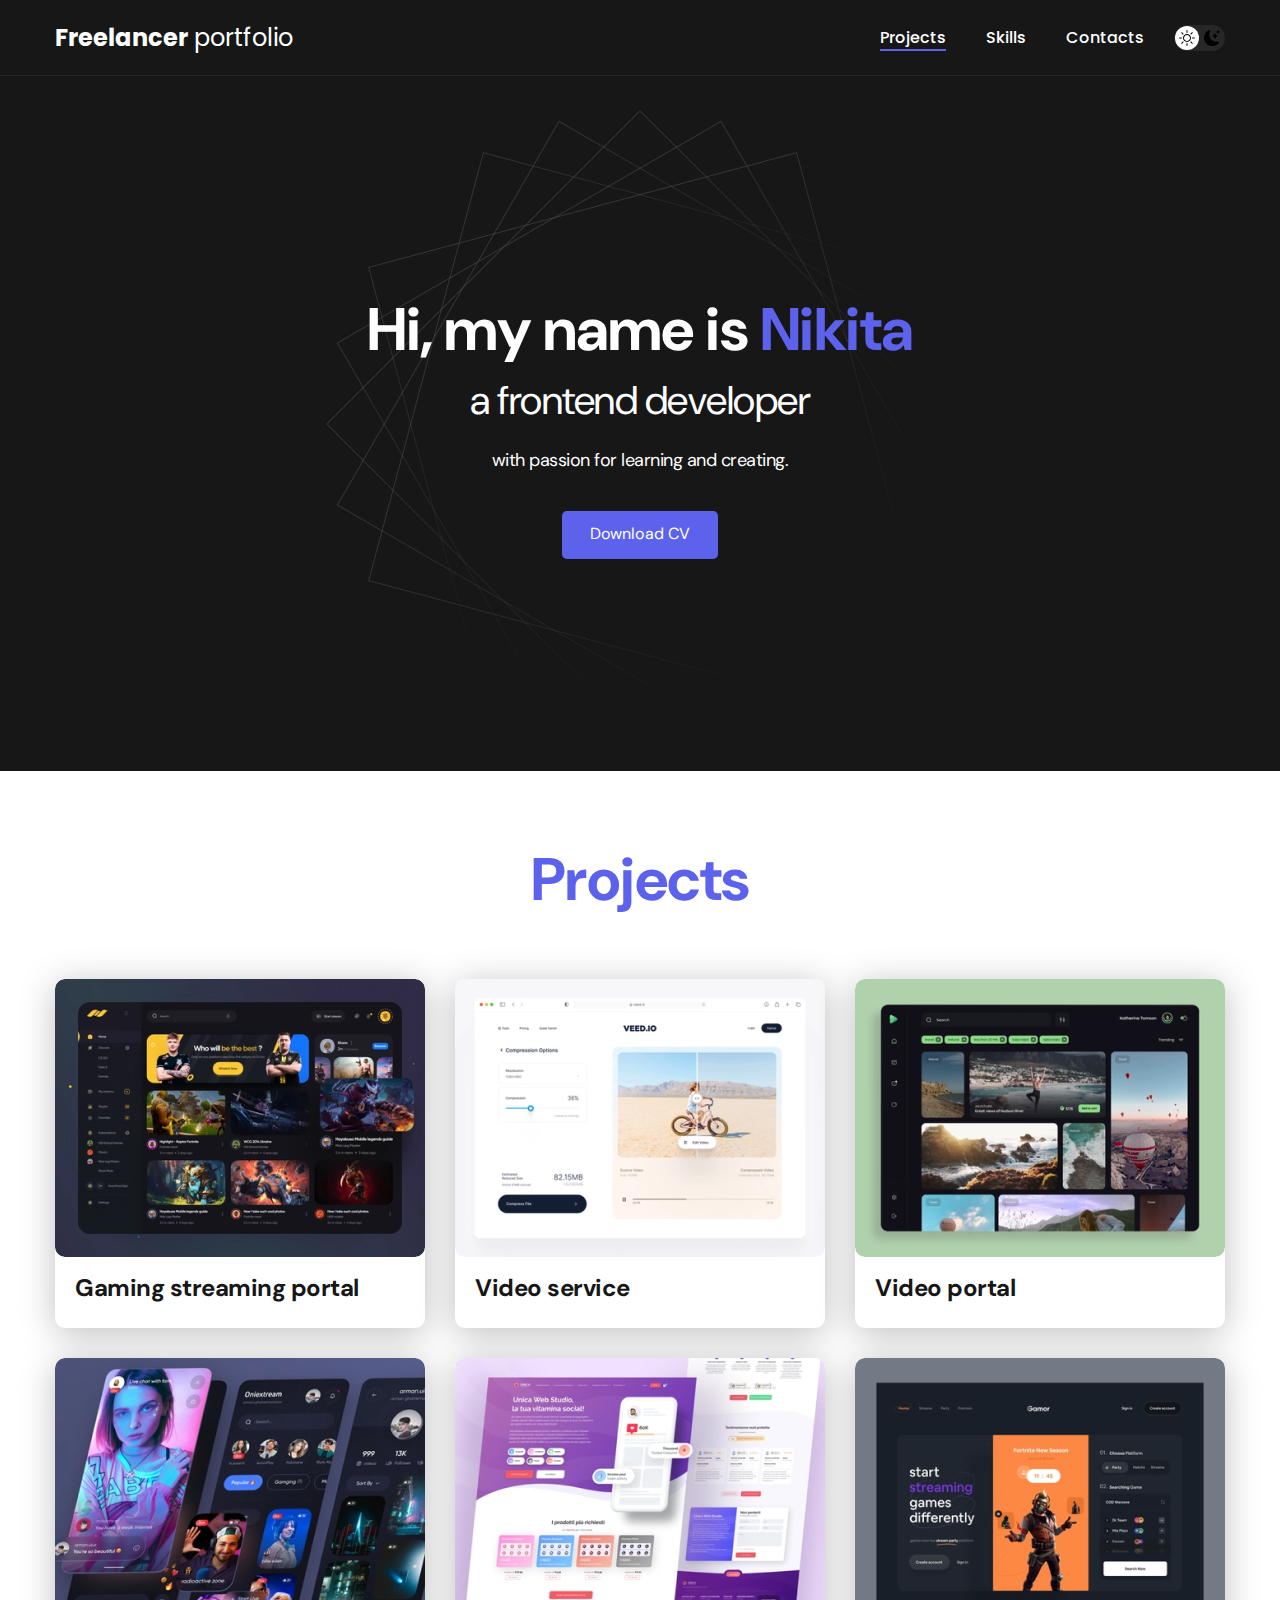
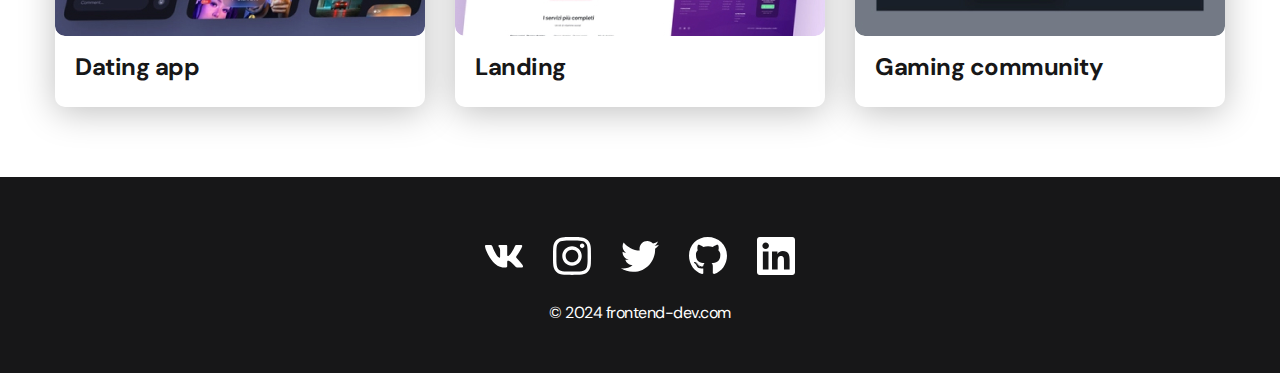
==== index.html @ 54f7f725 "First commit" ====
<!DOCTYPE html>
<html lang="en">
<head>
    <meta charset="UTF-8">
    <meta name="viewport" content="width=device-width, initial-scale=1.0">
    <title>Freelancer portfolio</title>
    <link rel="stylesheet" href="./css/main.css">
</head>
<body>
    <nav class="nav">
        <div class="container">
            <div class="nav-row">
                <a href="./index.html" class="logo"><strong>Freelancer</strong> portfolio</a>

                <button class="dark-mode-btn">
                    <img src="./img/icons/sun.svg" alt="Light mode" class="dark-mode-btn__icon">
                    <img src="./img/icons/moon.svg" alt="Darkt mode" class="dark-mode-btn__icon">
                </button>

                <ul class="nav-list">
                    <li class="nav-list__item"><a href="./index.html" class="nav-list__link nav-list__link--active">Projects</a></li>
                    <li class="nav-list__item"><a href="./skills.html" class="nav-list__link">Skills</a></li>
                    <li class="nav-list__item"><a href="./contacts.html" class="nav-list__link">Contacts</a></li>
                </ul>
            </div>
        </div>
        
    </nav>
     
    <header class="header">
        <div class="header__wrapper">
            <h1 class="header__title">
                <strong>Hi, my name is <em>Nikita</em></strong><br>                 
                    a frontend developer
            </h1>
            <div class="header__text">
                <p>with passion for learning and creating.</p>
            </div>
            <a href="#!" class="btn">Download CV</a>
        </div>                
    </header>

    <main class="section">
        <div class="container">
            <h2 class="title-1">Projects</h2>
            <ul class="projects">
                <li class="project">
                    <a href="./project-page.html">
                        <img src="./img/projects/01.jpg" alt="Gaming streaming portal" class="project__img">
                        <h3 class="project__title">Gaming streaming portal</h3>
                    </a>
                    
                </li>
                <li class="project">
                    <a href="./project-page.html">
                        <img src="./img/projects/02.jpg" alt="Video service" class="project__img">
                        <h3 class="project__title">Video service</h3>
                    </a>                    
                </li>
                <li class="project">
                    <a href="./project-page.html">
                        <img src="./img/projects/03.jpg" alt="Video portal" class="project__img">
                        <h3 class="project__title">Video portal</h3>
                    </a>                    
                </li>
                <li class="project">
                    <a href="./project-page.html">
                        <img src="./img/projects/04.jpg" alt="Dating app" class="project__img">
                        <h3 class="project__title">Dating app</h3>
                    </a>                    
                </li>
                <li class="project">
                    <a href="./project-page.html">
                        <img src="./img/projects/05.jpg" alt="Landing" class="project__img">
                        <h3 class="project__title">Landing</h3>
                    </a>                    
                </li>
                <li class="project">
                    <a href="./project-page.html">
                        <img src="./img/projects/06.jpg" alt="Gaming community" class="project__img">
                        <h3 class="project__title">Gaming community</h3>
                    </a>                    
                </li>
            </ul>
        </div>
    </main>

    <footer class="footer">
        <div class="container">
            <div class="footer__wrapper">
                <ul class="social">
                    <li class="social__item"><a href="#!"><img src="./img/icons/vk.svg" alt="Link"></a></li>
                    <li class="social__item"><a href="#!"><img src="./img/icons/instagram.svg" alt="Link"></a></li>
                    <li class="social__item"><a href="#!"><img src="./img/icons/twitter.svg" alt="Link"></a></li>
                    <li class="social__item"><a href="#!"><img src="./img/icons/gitHub.svg" alt="Link"></a></li>
                    <li class="social__item"><a href="#!"><img src="./img/icons/linkedIn.svg" alt="Link"></a></li>
                </ul>
                <div class="copyright">
                    <p>© 2024 frontend-dev.com</p>
                </div>
            </div>
           
        </div>
    </footer>

    <script src="./js/main.js"></script>

</body>
</html>
---- css/main.css ----
@import "./reset.css";
@import url('https://fonts.googleapis.com/css2?family=DM+Sans:ital,opsz,wght@0,9..40,100..1000;1,9..40,100..1000&family=Poppins:ital,wght@0,100;0,200;0,300;0,400;0,500;0,600;0,700;0,800;0,900;1,100;1,200;1,300;1,400;1,500;1,600;1,700;1,800;1,900&display=swap');

/*
font-family: "DM Sans", sans-serif;
font-family: "Poppins", sans-serif;
*/

/* * {
    border: 1px solid red;
} */

:root {
    --blackpure: #000000;
    --black: #171718;
    --black-border: #26292D;
    --white: #FFFFFF;
    --purple: #5C62EC;

    --text-color: var(--black);

    --dark-bg: var(--black);
    --dark-border: var(--black-border);
    --header-text: var(--white);
    --accent: var(--purple);

    /*Light mode*/

    --page-bg: var(--white);
    --text-color: var(--black);

    --title-1: var(--accent);

    --project-card-bg: var(--white);
    --project-card-text: var(--black);
    --box-shadow: 0 5px 35px 0 rgba(0, 0, 0, 0.25);
}

.dark {
    /*Dark mode*/
    --page-bg: #252526;
    --text-color: var(--white);
    --title-1: var(--white);

    --project-card-bg: var(--white);
    --project-card-text: var(--black);
    --box-shadow: 0 5px 35px 0 rgba(0, 0, 0, 0.8);
}

html, body {
    /*Sticky footer*/
    display: flex;
    flex-direction: column;
    min-height: 100vh;

    font-family: "DM Sans", sans-serif;  
    letter-spacing: -0.5px;

    /*Light mode*/
    background-color: var(--page-bg);
    color: var(--text-color);    
}

/*General*/

.container {
    margin: 0 auto;
    padding: 0 15px;
    max-width: 1200px;
}

.section {
    padding: 70px 0;
}

.title-1 {
    margin-bottom: 60px;

    font-size:60px;
    font-weight: 700;
    line-height: 1.3;
    color: var(--title-1);
    text-align: center;
}

.title-2 {

    margin-bottom: 20px;

    font-size: 40px;
    line-height: 1.3;
    font-weight: 700;    
}

/*Nav*/

.nav {
    padding: 20px 0;
    border-bottom: 1px solid var(--dark-border);
    background-color: var(--dark-bg);
    color: var(--header-text);
    letter-spacing: normal;
}

.nav-row {
    display: flex;
    justify-content: flex-end;
    align-items: center;
    column-gap: 30px;
    row-gap: 20px;
    flex-wrap: wrap;
}

.logo {
    margin-right: auto;
    color: var(--header-text);
    font-size: 24px;
    font-family: "Poppins", sans-serif;
}

.logo strong {
    font-weight: 700;
}

.nav-list {
    display: flex;
    flex-wrap: wrap;
    row-gap: 10px;
    align-items:center;
    column-gap: 40px;
    font-size: 16px;
    font-weight: 500;
    font-family: "Poppins", sans-serif;
}

.nav-list__link {
    color: var(--header-text);
    transition: opacity 0.2s ease-in;
}

.nav-list__link:hover {
    opacity: 0.8;
}

.nav-list__link--active {
    position: relative;
}

.nav-list__link--active::before {
    content: "";

    position: absolute;
    left: 0;
    top: 100%;

    display: block;
    height: 2px;
    width: 100%;
    background-color: var(--accent);
}

/*Dark mode button*/

.dark-mode-btn {
    order: 9;
    position: relative;
    display: flex;
    justify-content: space-between;

    width: 51px;
    height: 26px;
    padding: 5px;

    border-radius: 50px;
    background-color: #272727;
}

.dark-mode-btn::before {
    content: "";

    position: absolute;
    top: 1px;
    left: 1px;

    display: block;
    width: 24px;
    height: 24px;
    border-radius: 50%;
    background-color: var(--white);

    transition: left 0.2s ease-in;
}

.dark-mode-btn--active::before {
    left: 26px;
}

.dark-mode-btn__icon {
    position: relative;
    z-index: 9;
}

/*Header*/

.header {
    padding: 40px 0;
    min-height: 695px;

    display: flex;
    align-items: center;
    justify-content: center;

    background-color: var(--dark-bg);
    background-image: url('./../img/header-bg.png');
    background-repeat: no-repeat;
    background-size: auto;
    background-position: center center;

    color: var(--header-text);
    text-align: center;
}

.header__wrapper {
    padding: 0 15px;
    max-width: 660px;
}

.header__title {
    margin-bottom: 20px;
    font-size: 40px;
    font-weight: 700px;
    line-height: 1.4;
}

.header__title strong {
    font-size: 60px; 
    font-weight: 700;
}

.header__title em {
    font-style: normal; 
    color: var(--accent);
}

.header__text {
    margin-bottom: 40px;
    font-size: 18px;
    line-height: 1.333; /*24/18*/
}

.header__text p + p {
    margin-top: 0.5em; /*У 2,3,4 тега р будет отступ вверх на 0.5em, т.е. 18px*0.5*/
}

/*btn*/

.btn {
    display: inline-block;
    height: 48px; /*ширину задаем паддингами, чтобы при большем тексте он не вылезал за пределы кнопки*/
    padding: 12px 28px;

    border-radius: 5px;
    background-color: var(--purple);
    color: var(--white);
    letter-spacing: 0.15px;
    font-size: 16px;
    font-weight: 500px;

    transition: opacity 0.2s ease-in; /*плавное смена цвета при нажатии*/
}

.btn:hover {
    opacity: 0.8;
}

/*прожатие*/

.btn:active {
    position: relative;
    top: 1px;
}

/*Btn outline*/

.btn-autline {
    display: flex;
    column-gap: 10px;
    align-items:center;


    height: 48px;
    padding: 12px 20px;

    border-radius: 5px;
    border: 1px solid var(--blackpure);
    background-color: var(--white);
    color: var(--blackpure); 
    
    transition: opacity 0.2s ease-in;
}

.btn-autline:hover {
    opacity: 0.8;
}

.btn-autline:active {
    position: relative;
    top: 1px;
}

/*Projects*/

.projects {
    display: flex;
    justify-content: center;
    flex-wrap: wrap;
    column-gap: 30px;
    row-gap: 30px;
}

.project {
    max-width: 370px;
    background-color: var(--project-card-bg);
    box-shadow: var(--box-shadow);
    border-radius:10px    
}

.project__img {
    border-radius: 10px;
}

.project__title {
    padding: 15px 20px 25px;
    font-weight: 700;
    font-size: 24px;
    line-height: 1.3;
    color: var(--project-card-text);
}

/*Project details*/

.project-details {
    margin: 0 auto;
    max-width: 865px;

    display: flex;
    flex-direction: column;
    align-items:center;
    text-align: center;
}

.project-details__cover {
    min-width: 100%;
    margin-bottom: 40px;

    border-radius: 10px;
    box-shadow: 0 5px 35px 0 rgba(0, 0, 0, 0.25);
}

.project-details__desc {
    margin-bottom: 30px;

    font-weight: 700;
    font-size: 24px;
    line-height: 1.3;
}

/*Content list*/

.content-list {
    margin: 0 auto;
    max-width: 570px;
    display: flex;
    flex-direction: column;
    align-items: center;
    row-gap: 40px;
    text-align: center;
}

.content-list a {
    color: var(--accent);
}

.content-list__item {
    font-size: 18px;
    line-height: 1.5;
}

/*отступ между обзацами*/

.content-list__item p + p {
    margin-top: 0.5em;
}

/*Footer*/

.footer {
    margin-top: auto; /*Sticky footer*/
    padding: 60px 0 50px;
    background-color: var(--dark-bg);
    color: var(--header-text);
}

.footer__wrapper {
    display: flex;
    flex-direction: column;
    align-items: center;
    row-gap: 27px;
}

.social {
    display: flex;
    column-gap: 30px;
    align-items: center;
}

.copyright {
    font-size: 16px;
}

.copyright {
    font-size: 16px;
}

.copyright {
    font-size: 16px;
}

.copyright p + p {
    margin-top: 0.5em;;
}

@media (max-width: 620px) {

    /*Header*/

    .header {
        min-height: unset; /*Отменить минимальную высоту шапки*/
    }

    .header__title {
        font-size: 30px;
    }

    .header__title strong {
        font-size: 40px;
    }

    /*Nav*/

    .nav-row {
        justify-content: space-between;
    }

    .dark-mode-btn {
        order: 0;
    }

    /*General*/

    .section {
        padding: 40px 0;
    }

    .title-1 {
        margin-bottom: 30px;
        font-size: 40px;
    }    

    .title-2 {
        margin-bottom: 10px;
        font-size: 30px;
    }

    /*Projects*/

    .project__title {
        font-size: 22px;        
    }

    /*Project page*/

    .project-details__desc {
        margin-bottom: 20px;
        font-size: 22px;
    }

    /*Content List*/

    .content-list {
        row-gap: 20px;
    }

    .content-list__item {
        font-size: 16px;
    }

    /*Footer*/

    .footer {
        padding: 40px 0 30px;
    }

    .footer__wrapper {
        row-gap: 20px;
    }

    /*Social*/

    .social {
        column-gap: 20px;
    }

    .social__item {
        width: 28px;
    }

}
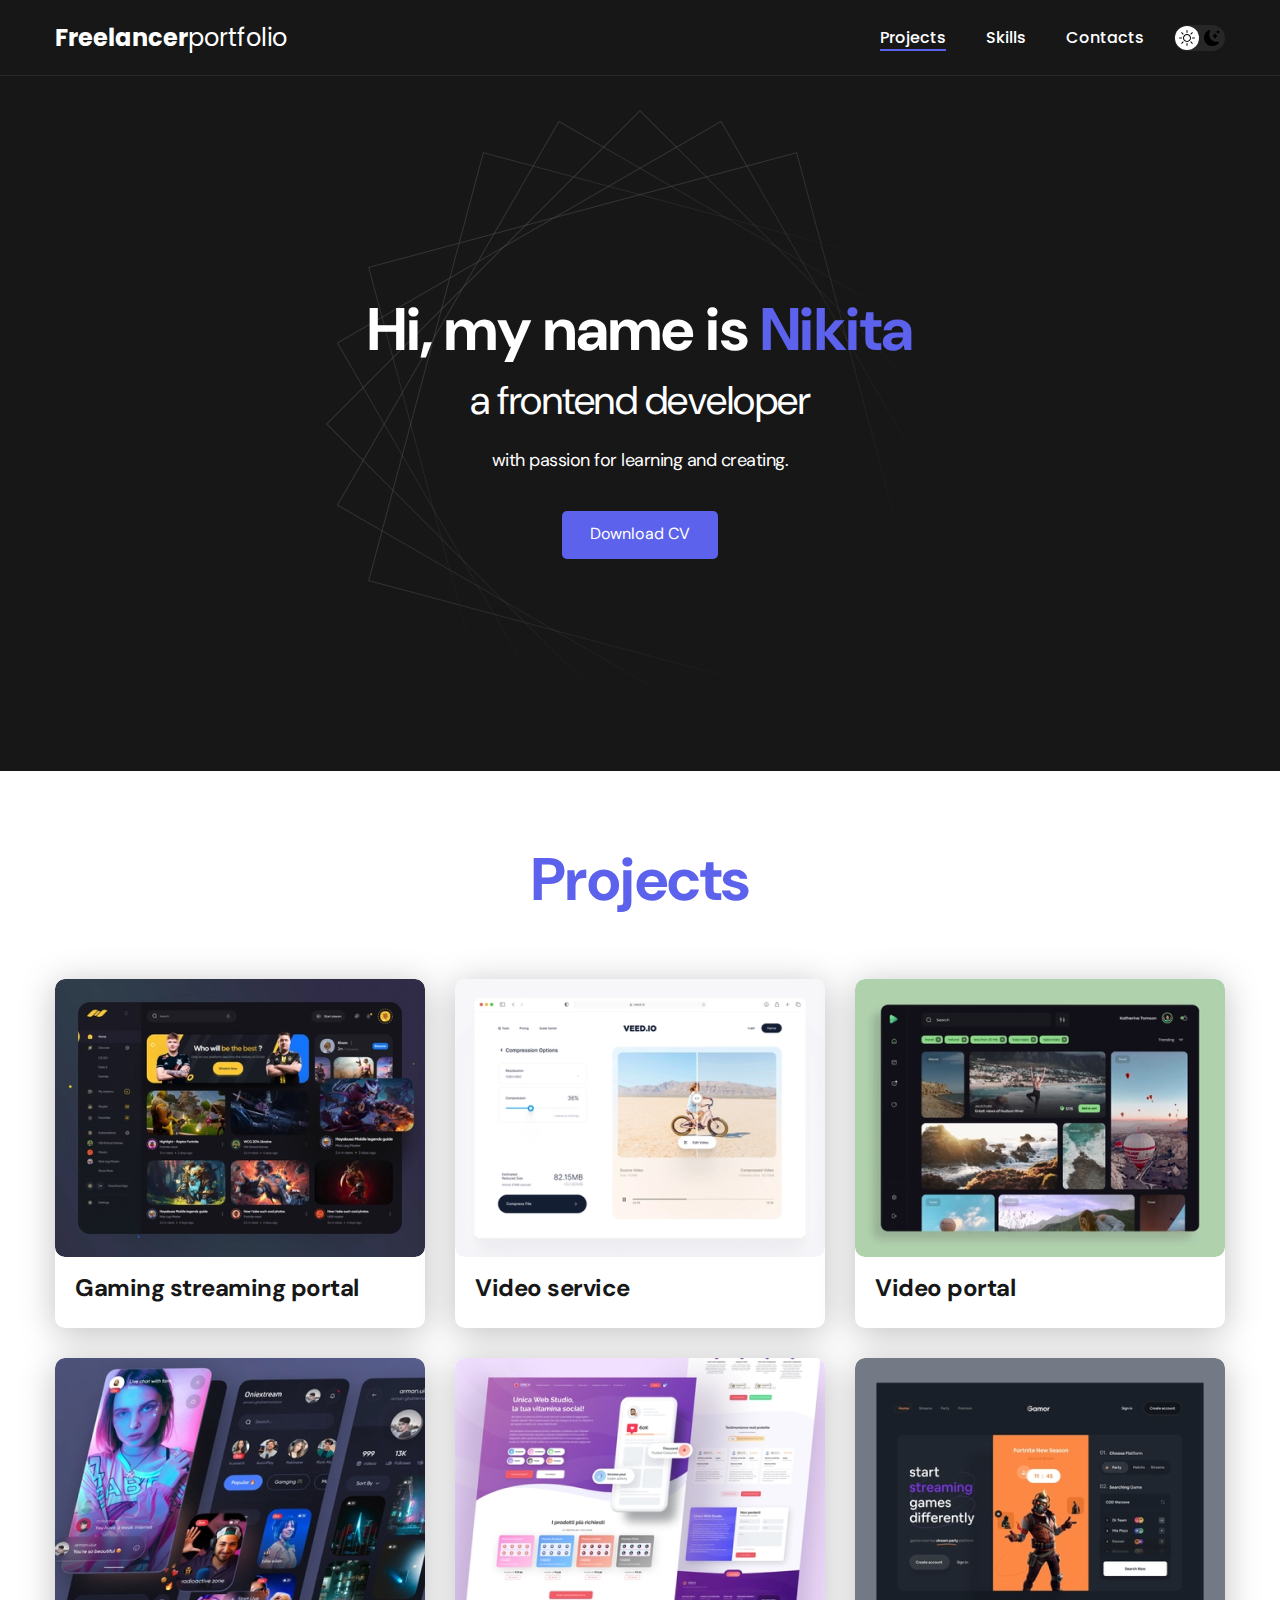
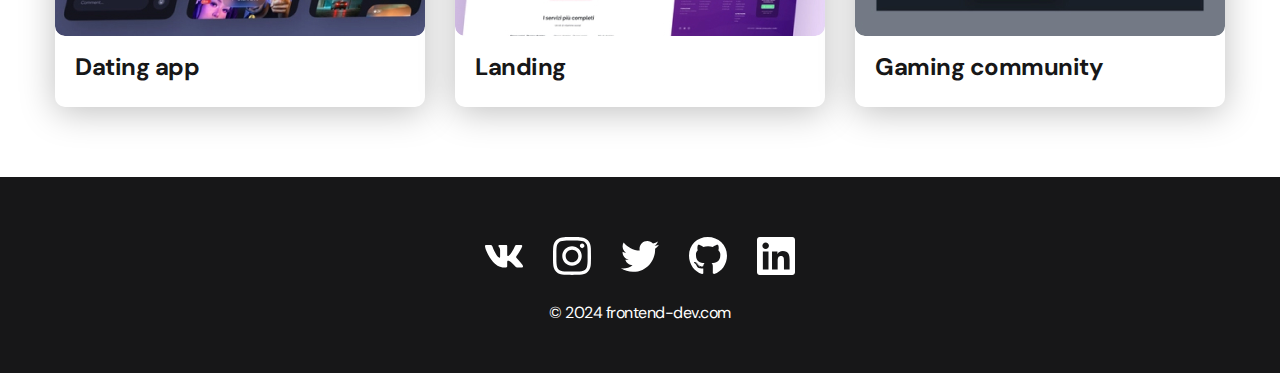
==== commit 7c39281b: "second commit" ====
--- a/index.html
+++ b/index.html
@@ -10,7 +10,7 @@
     <nav class="nav">
         <div class="container">
             <div class="nav-row">
-                <a href="./index.html" class="logo"><strong>Freelancer</strong> portfolio</a>
+                <a href="./index.html" class="logo"><strong>Freelancer</strong>portfolio</a>
 
                 <button class="dark-mode-btn">
                     <img src="./img/icons/sun.svg" alt="Light mode" class="dark-mode-btn__icon">
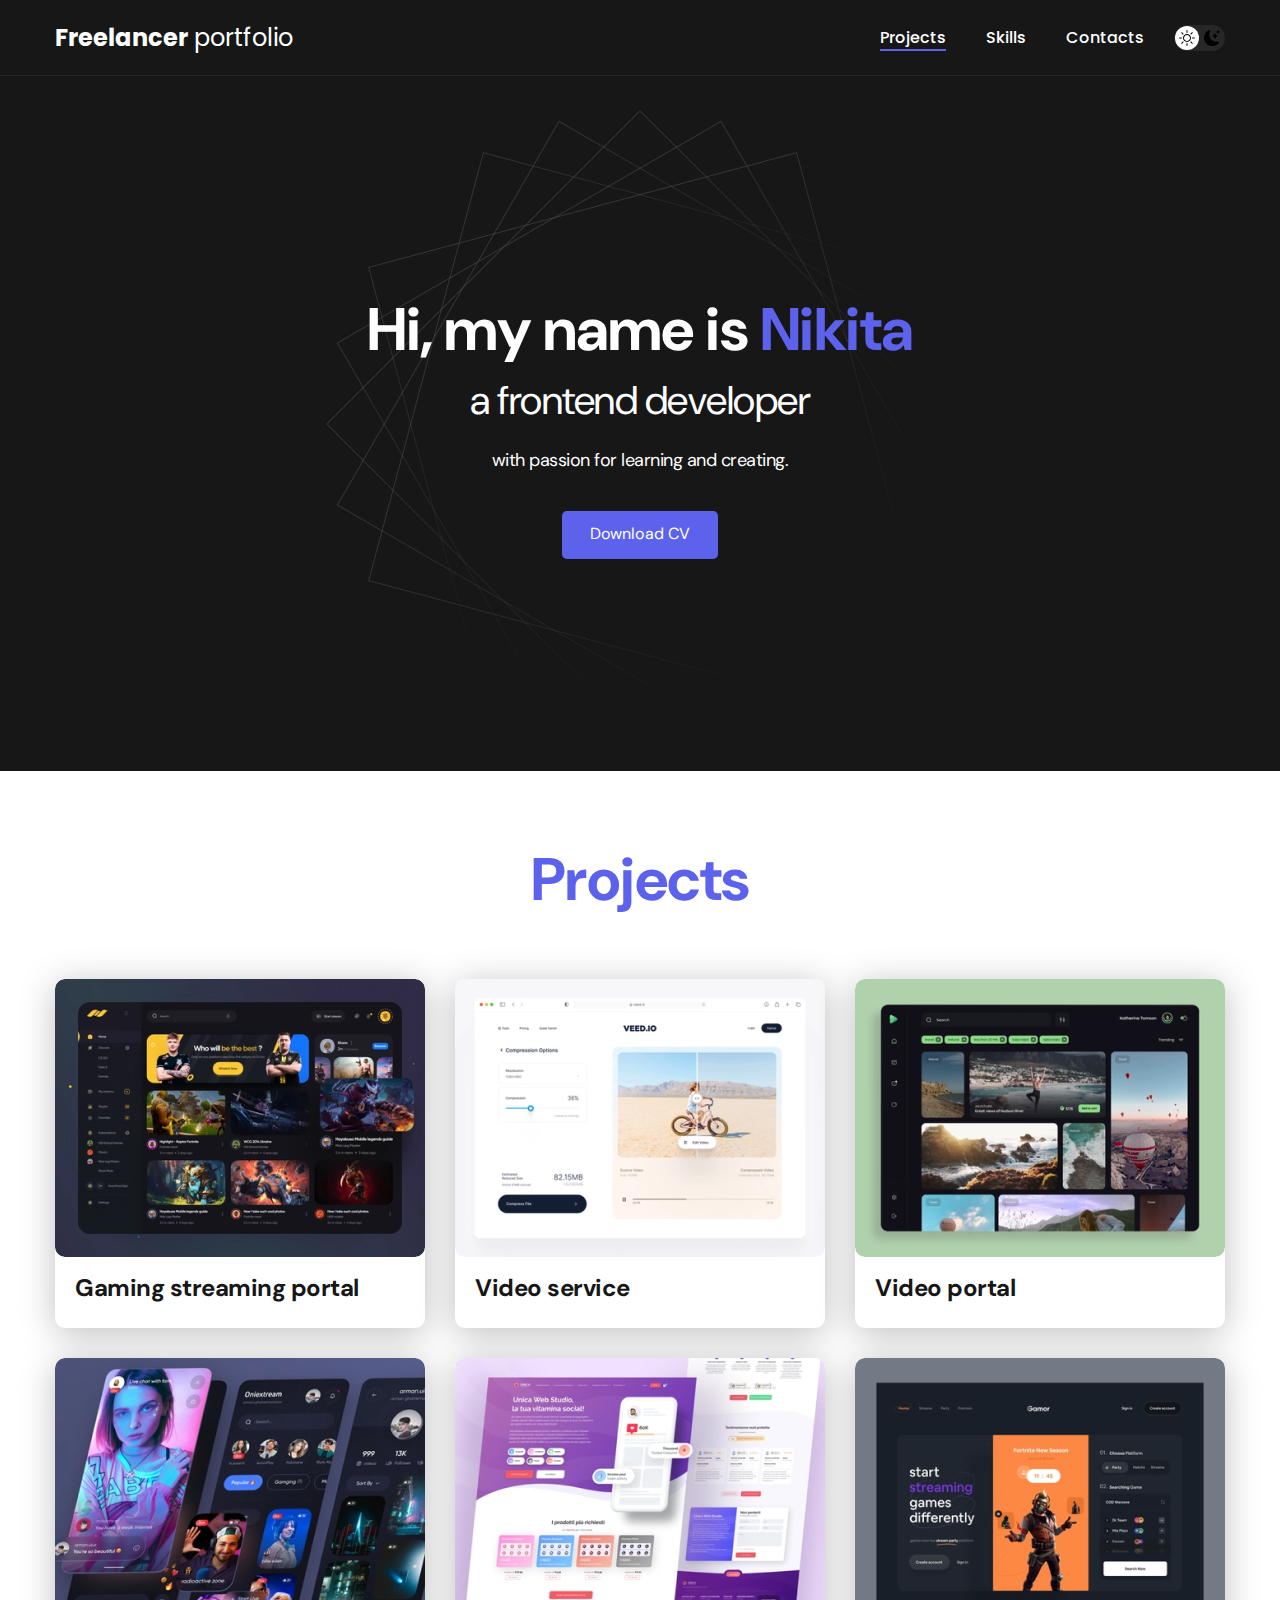
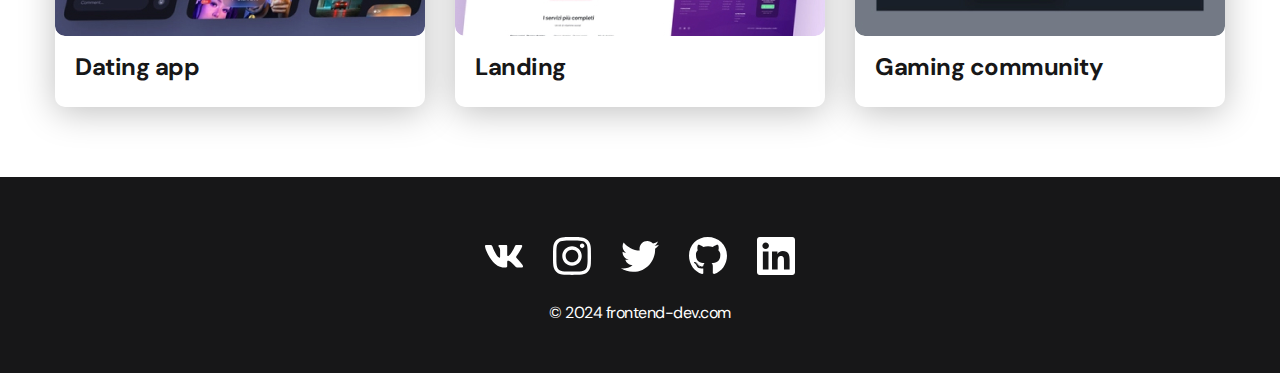
==== commit 4b3891a2: "Add files via upload" ====
--- a/index.html
+++ b/index.html
@@ -1,109 +1,108 @@
-<!DOCTYPE html>
-<html lang="en">
-<head>
-    <meta charset="UTF-8">
-    <meta name="viewport" content="width=device-width, initial-scale=1.0">
-    <title>Freelancer portfolio</title>
-    <link rel="stylesheet" href="./css/main.css">
-</head>
-<body>
-    <nav class="nav">
-        <div class="container">
-            <div class="nav-row">
-                <a href="./index.html" class="logo"><strong>Freelancer</strong>portfolio</a>
-
-                <button class="dark-mode-btn">
-                    <img src="./img/icons/sun.svg" alt="Light mode" class="dark-mode-btn__icon">
-                    <img src="./img/icons/moon.svg" alt="Darkt mode" class="dark-mode-btn__icon">
-                </button>
-
-                <ul class="nav-list">
-                    <li class="nav-list__item"><a href="./index.html" class="nav-list__link nav-list__link--active">Projects</a></li>
-                    <li class="nav-list__item"><a href="./skills.html" class="nav-list__link">Skills</a></li>
-                    <li class="nav-list__item"><a href="./contacts.html" class="nav-list__link">Contacts</a></li>
-                </ul>
-            </div>
-        </div>
-        
-    </nav>
-     
-    <header class="header">
-        <div class="header__wrapper">
-            <h1 class="header__title">
-                <strong>Hi, my name is <em>Nikita</em></strong><br>                 
-                    a frontend developer
-            </h1>
-            <div class="header__text">
-                <p>with passion for learning and creating.</p>
-            </div>
-            <a href="#!" class="btn">Download CV</a>
-        </div>                
-    </header>
-
-    <main class="section">
-        <div class="container">
-            <h2 class="title-1">Projects</h2>
-            <ul class="projects">
-                <li class="project">
-                    <a href="./project-page.html">
-                        <img src="./img/projects/01.jpg" alt="Gaming streaming portal" class="project__img">
-                        <h3 class="project__title">Gaming streaming portal</h3>
-                    </a>
-                    
-                </li>
-                <li class="project">
-                    <a href="./project-page.html">
-                        <img src="./img/projects/02.jpg" alt="Video service" class="project__img">
-                        <h3 class="project__title">Video service</h3>
-                    </a>                    
-                </li>
-                <li class="project">
-                    <a href="./project-page.html">
-                        <img src="./img/projects/03.jpg" alt="Video portal" class="project__img">
-                        <h3 class="project__title">Video portal</h3>
-                    </a>                    
-                </li>
-                <li class="project">
-                    <a href="./project-page.html">
-                        <img src="./img/projects/04.jpg" alt="Dating app" class="project__img">
-                        <h3 class="project__title">Dating app</h3>
-                    </a>                    
-                </li>
-                <li class="project">
-                    <a href="./project-page.html">
-                        <img src="./img/projects/05.jpg" alt="Landing" class="project__img">
-                        <h3 class="project__title">Landing</h3>
-                    </a>                    
-                </li>
-                <li class="project">
-                    <a href="./project-page.html">
-                        <img src="./img/projects/06.jpg" alt="Gaming community" class="project__img">
-                        <h3 class="project__title">Gaming community</h3>
-                    </a>                    
-                </li>
-            </ul>
-        </div>
-    </main>
-
-    <footer class="footer">
-        <div class="container">
-            <div class="footer__wrapper">
-                <ul class="social">
-                    <li class="social__item"><a href="#!"><img src="./img/icons/vk.svg" alt="Link"></a></li>
-                    <li class="social__item"><a href="#!"><img src="./img/icons/instagram.svg" alt="Link"></a></li>
-                    <li class="social__item"><a href="#!"><img src="./img/icons/twitter.svg" alt="Link"></a></li>
-                    <li class="social__item"><a href="#!"><img src="./img/icons/gitHub.svg" alt="Link"></a></li>
-                    <li class="social__item"><a href="#!"><img src="./img/icons/linkedIn.svg" alt="Link"></a></li>
-                </ul>
-                <div class="copyright">
-                    <p>© 2024 frontend-dev.com</p>
-                </div>
-            </div>
-           
-        </div>
-    </footer>
-
-    <script src="./js/main.js"></script>
-
-</body>
+<!DOCTYPE html>
+<html lang="en">
+<head>
+    <meta charset="UTF-8">
+    <meta name="viewport" content="width=device-width, initial-scale=1.0">
+    <title>Freelancer portfolio</title>
+    <link rel="stylesheet" href="./css/main.css">
+</head>
+<body>
+    <nav class="nav">
+        <div class="container">
+            <div class="nav-row">
+                <a href="./index.html" class="logo"><strong>Freelancer</strong> portfolio</a>
+
+                <button class="dark-mode-btn">
+                    <img src="./img/icons/sun.svg" alt="Light mode" class="dark-mode-btn__icon">
+                    <img src="./img/icons/moon.svg" alt="Darkt mode" class="dark-mode-btn__icon">
+                </button>
+
+                <ul class="nav-list">
+                    <li class="nav-list__item"><a href="./index.html" class="nav-list__link nav-list__link--active">Projects</a></li>
+                    <li class="nav-list__item"><a href="./skills.html" class="nav-list__link">Skills</a></li>
+                    <li class="nav-list__item"><a href="./contacts.html" class="nav-list__link">Contacts</a></li>
+                </ul>
+            </div>
+        </div>        
+    </nav>
+     
+    <header class="header">
+        <div class="header__wrapper">
+            <h1 class="header__title">
+                <strong>Hi, my name is <em>Nikita</em></strong><br>                 
+                    a frontend developer
+            </h1>
+            <div class="header__text">
+                <p>with passion for learning and creating.</p>
+            </div>
+            <a href="#!" class="btn">Download CV</a>
+        </div>                
+    </header>
+
+    <main class="section">
+        <div class="container">
+            <h2 class="title-1">Projects</h2>
+            <ul class="projects">
+                <li class="project">
+                    <a href="./project-page.html">
+                        <img src="./img/projects/01.jpg" alt="Gaming streaming portal" class="project__img">
+                        <h3 class="project__title">Gaming streaming portal</h3>
+                    </a>
+                    
+                </li>
+                <li class="project">
+                    <a href="./project-page.html">
+                        <img src="./img/projects/02.jpg" alt="Video service" class="project__img">
+                        <h3 class="project__title">Video service</h3>
+                    </a>                    
+                </li>
+                <li class="project">
+                    <a href="./project-page.html">
+                        <img src="./img/projects/03.jpg" alt="Video portal" class="project__img">
+                        <h3 class="project__title">Video portal</h3>
+                    </a>                    
+                </li>
+                <li class="project">
+                    <a href="./project-page.html">
+                        <img src="./img/projects/04.jpg" alt="Dating app" class="project__img">
+                        <h3 class="project__title">Dating app</h3>
+                    </a>                    
+                </li>
+                <li class="project">
+                    <a href="./project-page.html">
+                        <img src="./img/projects/05.jpg" alt="Landing" class="project__img">
+                        <h3 class="project__title">Landing</h3>
+                    </a>                    
+                </li>
+                <li class="project">
+                    <a href="./project-page.html">
+                        <img src="./img/projects/06.jpg" alt="Gaming community" class="project__img">
+                        <h3 class="project__title">Gaming community</h3>
+                    </a>                    
+                </li>
+            </ul>
+        </div>
+    </main>
+
+    <footer class="footer">
+        <div class="container">
+            <div class="footer__wrapper">
+                <ul class="social">
+                    <li class="social__item"><a href="#!"><img src="./img/icons/vk.svg" alt="Link"></a></li>
+                    <li class="social__item"><a href="#!"><img src="./img/icons/instagram.svg" alt="Link"></a></li>
+                    <li class="social__item"><a href="#!"><img src="./img/icons/twitter.svg" alt="Link"></a></li>
+                    <li class="social__item"><a href="#!"><img src="./img/icons/gitHub.svg" alt="Link"></a></li>
+                    <li class="social__item"><a href="#!"><img src="./img/icons/linkedIn.svg" alt="Link"></a></li>
+                </ul>
+                <div class="copyright">
+                    <p>© 2024 frontend-dev.com</p>
+                </div>
+            </div>
+           
+        </div>
+    </footer>
+
+    <script src="./js/main.js"></script>
+
+</body>
 </html>